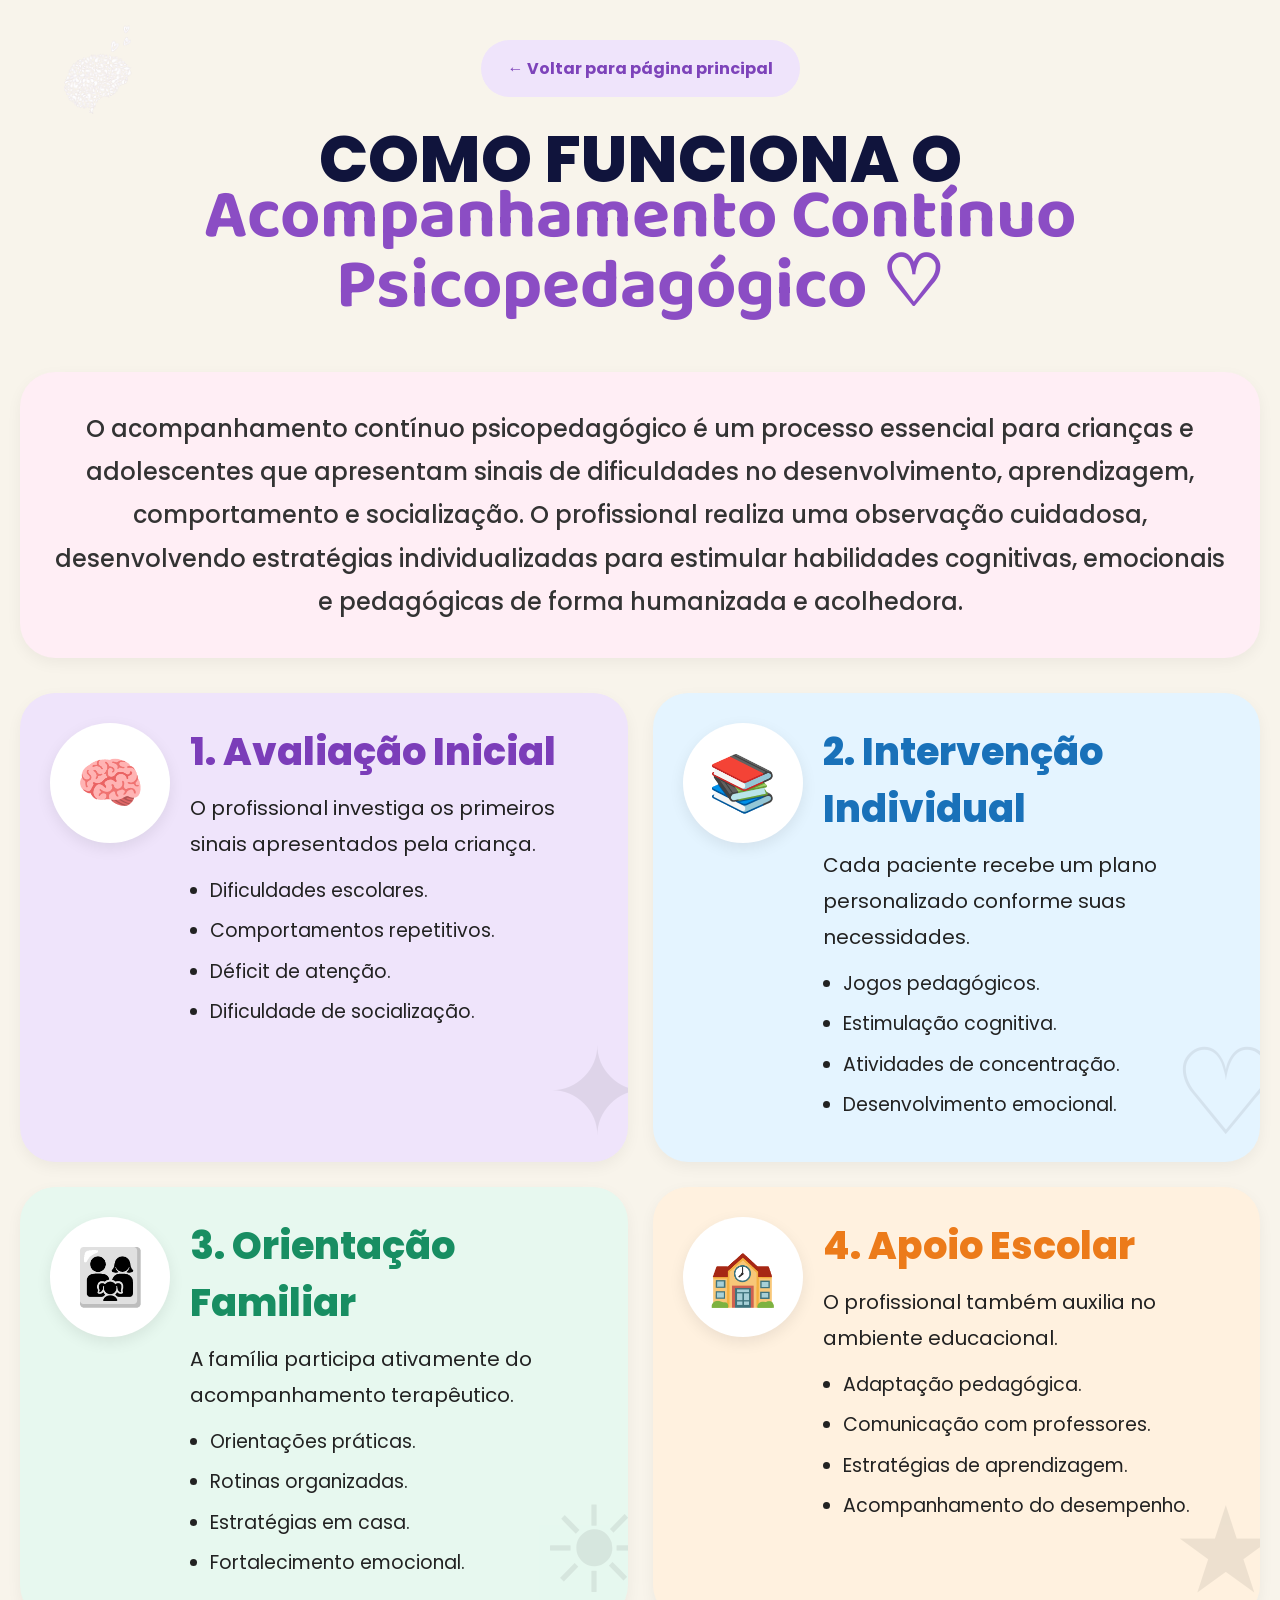
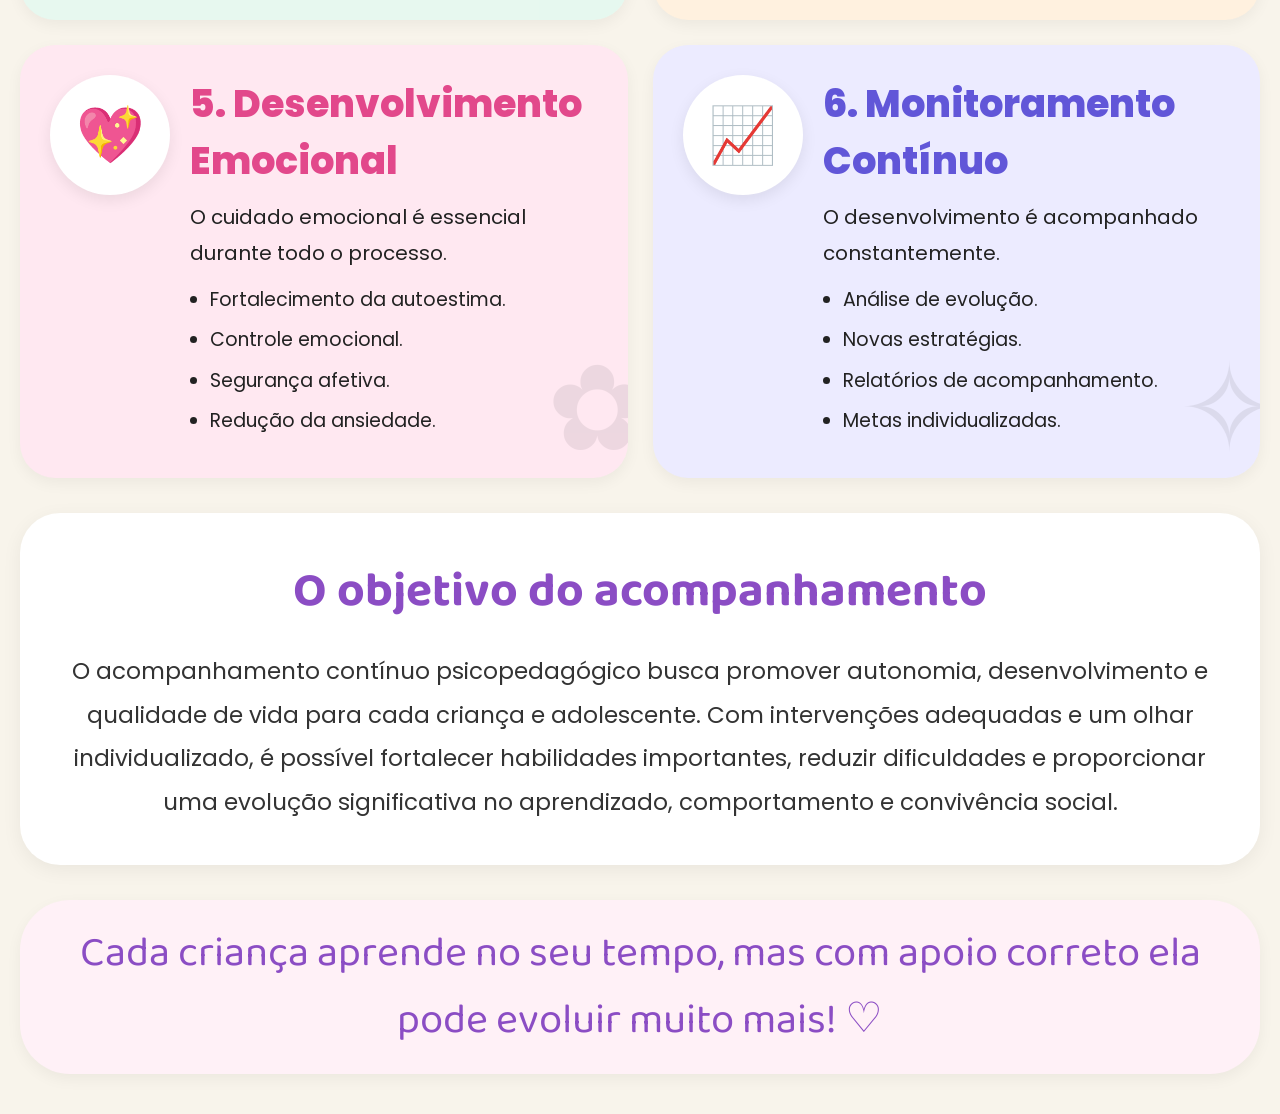
==== acompanhamento.html @ 7e1d5bf1 "Primeiro commit" ====
<!DOCTYPE html>
<html lang="pt-BR">
<head>
<meta charset="UTF-8">
<meta name="viewport" content="width=device-width, initial-scale=1.0">

<title>Acompanhamento Contínuo Psicopedagógico</title>

<link rel="preconnect" href="https://fonts.googleapis.com">
<link href="https://fonts.googleapis.com/css2?family=Baloo+2:wght@400;600;700&family=Poppins:wght@300;400;500;600;700;800&display=swap" rel="stylesheet">

<style>

*{
    margin:0;
    padding:0;
    box-sizing:border-box;
}

body{
    background:#f8f4eb;
    font-family:'Poppins', sans-serif;
    padding:40px 20px;
    color:#222;
}

/* CONTAINER */

.container{
    max-width:1300px;
    margin:auto;
}

/* BOTÃO VOLTAR */

.btn-voltar{
  display:inline-block;
  text-decoration:none;
  background:#efe4fb;
  color:#7d43ba;
  padding:14px 25px;
  border-radius:40px;
  font-weight:700;
  margin-bottom:30px;
  transition:0.3s;
  border:2px solid transparent;
}

.btn-voltar:hover{
  background:#7d43ba;
  color:#fff;
  transform:translateY(-3px);
}

/* TOPO */

.topo{
    text-align:center;
    position:relative;
    margin-bottom:50px;
}

.cerebro{
    width:180px;
    position:absolute;
    left:0;
    top:-20px;
}

.titulo{
    font-size:65px;
    font-weight:800;
    color:#10143c;
    line-height:1;
}

.subtitulo{
    font-family:'Baloo 2', cursive;
    font-size:70px;
    color:#8b4dc4;
    margin-top:-10px;
    line-height:1;
}

/* INTRO */

.intro{
    background:#ffeef5;
    border-radius:35px;
    padding:35px;
    text-align:center;
    margin-bottom:35px;
    box-shadow:0 5px 15px rgba(0,0,0,0.05);
}

.intro p{
    font-size:24px;
    line-height:1.8;
    font-weight:500;
    color:#333;
}

/* GRID */

.grid{
    display:grid;
    grid-template-columns:1fr 1fr;
    gap:25px;
}

/* CARDS */

.card{
    border-radius:35px;
    padding:30px;
    display:flex;
    gap:20px;
    position:relative;
    overflow:hidden;
    transition:0.3s;
    box-shadow:0 5px 15px rgba(0,0,0,0.05);
}

.card:hover{
    transform:translateY(-5px);
}

.icone{
    min-width:120px;
    height:120px;
    border-radius:50%;
    background:#fff;
    display:flex;
    align-items:center;
    justify-content:center;
    font-size:55px;
    box-shadow:0 5px 15px rgba(0,0,0,0.08);
}

.conteudo h2{
    font-size:38px;
    margin-bottom:10px;
    font-weight:800;
}

.conteudo p{
    font-size:20px;
    line-height:1.8;
    margin-bottom:15px;
}

.conteudo ul{
    padding-left:20px;
}

.conteudo li{
    margin-bottom:12px;
    font-size:19px;
    line-height:1.5;
}

/* CORES */

.avaliacao{
    background:#efe4fb;
}

.avaliacao h2{
    color:#7b3db9;
}

.intervencao{
    background:#e4f4ff;
}

.intervencao h2{
    color:#1971b9;
}

.familia{
    background:#e7f8ef;
}

.familia h2{
    color:#188e62;
}

.escola{
    background:#fff1df;
}

.escola h2{
    color:#ec7b1a;
}

.emocional{
    background:#ffe8f1;
}

.emocional h2{
    color:#e2488b;
}

.progresso{
    background:#ecebff;
}

.progresso h2{
    color:#6156d8;
}

/* BLOCO FINAL */

.bloco-final{
    margin-top:35px;
    background:#fff;
    border-radius:40px;
    padding:40px;
    text-align:center;
    box-shadow:0 5px 20px rgba(0,0,0,0.06);
}

.bloco-final h2{
    font-size:48px;
    color:#8b4dc4;
    margin-bottom:20px;
    font-family:'Baloo 2', cursive;
}

.bloco-final p{
    font-size:23px;
    line-height:1.9;
    color:#333;
}

/* FRASE */

.frase{
    margin-top:35px;
    background:#fff1f7;
    border-radius:50px;
    padding:20px;
    text-align:center;
    font-family:'Baloo 2', cursive;
    font-size:42px;
    color:#8b4dc4;
    box-shadow:0 5px 15px rgba(0,0,0,0.05);
}

/* DECORAÇÃO */

.decoracao{
    position:absolute;
    right:-20px;
    bottom:-20px;
    opacity:0.08;
    font-size:120px;
}

/* RESPONSIVO */

@media(max-width:980px){

.grid{
    grid-template-columns:1fr;
}

.cerebro{
    position:relative;
    margin-bottom:20px;
}

.titulo{
    font-size:42px;
}

.subtitulo{
    font-size:48px;
}

.card{
    flex-direction:column;
    align-items:center;
    text-align:center;
}

.conteudo ul{
    text-align:left;
}

.intro p,
.bloco-final p{
    font-size:18px;
}

}

</style>
</head>

<body>

<div class="container">

    <!-- TOPO -->

    <section class="topo">

        <img src="imagens/cerebro.png" class="cerebro">

        <!-- BOTÃO VOLTAR -->

<a href="index.html" class="btn-voltar">
← Voltar para página principal
</a>

        <h1 class="titulo">
            COMO FUNCIONA O
        </h1>

        <h2 class="subtitulo">
            Acompanhamento Contínuo Psicopedagógico ♡
        </h2>

    </section>

    <!-- INTRO -->

    <section class="intro">

        <p>
            O acompanhamento contínuo psicopedagógico é um processo essencial para crianças e adolescentes que apresentam sinais de dificuldades no desenvolvimento, aprendizagem, comportamento e socialização.
            O profissional realiza uma observação cuidadosa, desenvolvendo estratégias individualizadas para estimular habilidades cognitivas, emocionais e pedagógicas de forma humanizada e acolhedora.
        </p>

    </section>

    <!-- GRID -->

    <section class="grid">

        <!-- AVALIAÇÃO -->

        <div class="card avaliacao">

            <div class="icone">🧠</div>

            <div class="conteudo">

                <h2>1. Avaliação Inicial</h2>

                <p>
                    O profissional investiga os primeiros sinais apresentados pela criança.
                </p>

                <ul>
                    <li>Dificuldades escolares.</li>
                    <li>Comportamentos repetitivos.</li>
                    <li>Déficit de atenção.</li>
                    <li>Dificuldade de socialização.</li>
                </ul>

            </div>

            <div class="decoracao">✦</div>

        </div>

        <!-- INTERVENÇÃO -->

        <div class="card intervencao">

            <div class="icone">📚</div>

            <div class="conteudo">

                <h2>2. Intervenção Individual</h2>

                <p>
                    Cada paciente recebe um plano personalizado conforme suas necessidades.
                </p>

                <ul>
                    <li>Jogos pedagógicos.</li>
                    <li>Estimulação cognitiva.</li>
                    <li>Atividades de concentração.</li>
                    <li>Desenvolvimento emocional.</li>
                </ul>

            </div>

            <div class="decoracao">♡</div>

        </div>

        <!-- FAMÍLIA -->

        <div class="card familia">

            <div class="icone">👨‍👩‍👧</div>

            <div class="conteudo">

                <h2>3. Orientação Familiar</h2>

                <p>
                    A família participa ativamente do acompanhamento terapêutico.
                </p>

                <ul>
                    <li>Orientações práticas.</li>
                    <li>Rotinas organizadas.</li>
                    <li>Estratégias em casa.</li>
                    <li>Fortalecimento emocional.</li>
                </ul>

            </div>

            <div class="decoracao">☀</div>

        </div>

        <!-- ESCOLA -->

        <div class="card escola">

            <div class="icone">🏫</div>

            <div class="conteudo">

                <h2>4. Apoio Escolar</h2>

                <p>
                    O profissional também auxilia no ambiente educacional.
                </p>

                <ul>
                    <li>Adaptação pedagógica.</li>
                    <li>Comunicação com professores.</li>
                    <li>Estratégias de aprendizagem.</li>
                    <li>Acompanhamento do desempenho.</li>
                </ul>

            </div>

            <div class="decoracao">★</div>

        </div>

        <!-- EMOCIONAL -->

        <div class="card emocional">

            <div class="icone">💖</div>

            <div class="conteudo">

                <h2>5. Desenvolvimento Emocional</h2>

                <p>
                    O cuidado emocional é essencial durante todo o processo.
                </p>

                <ul>
                    <li>Fortalecimento da autoestima.</li>
                    <li>Controle emocional.</li>
                    <li>Segurança afetiva.</li>
                    <li>Redução da ansiedade.</li>
                </ul>

            </div>

            <div class="decoracao">✿</div>

        </div>

        <!-- PROGRESSO -->

        <div class="card progresso">

            <div class="icone">📈</div>

            <div class="conteudo">

                <h2>6. Monitoramento Contínuo</h2>

                <p>
                    O desenvolvimento é acompanhado constantemente.
                </p>

                <ul>
                    <li>Análise de evolução.</li>
                    <li>Novas estratégias.</li>
                    <li>Relatórios de acompanhamento.</li>
                    <li>Metas individualizadas.</li>
                </ul>

            </div>

            <div class="decoracao">✧</div>

        </div>

    </section>

    <!-- BLOCO FINAL -->

    <section class="bloco-final">

        <h2>
            O objetivo do acompanhamento
        </h2>

        <p>
            O acompanhamento contínuo psicopedagógico busca promover autonomia, desenvolvimento e qualidade de vida para cada criança e adolescente.
            Com intervenções adequadas e um olhar individualizado, é possível fortalecer habilidades importantes, reduzir dificuldades e proporcionar uma evolução significativa no aprendizado, comportamento e convivência social.
        </p>

    </section>

    <!-- FRASE -->

    <div class="frase">
        Cada criança aprende no seu tempo, mas com apoio correto ela pode evoluir muito mais! ♡
    </div>

</div>

</body>
</html>
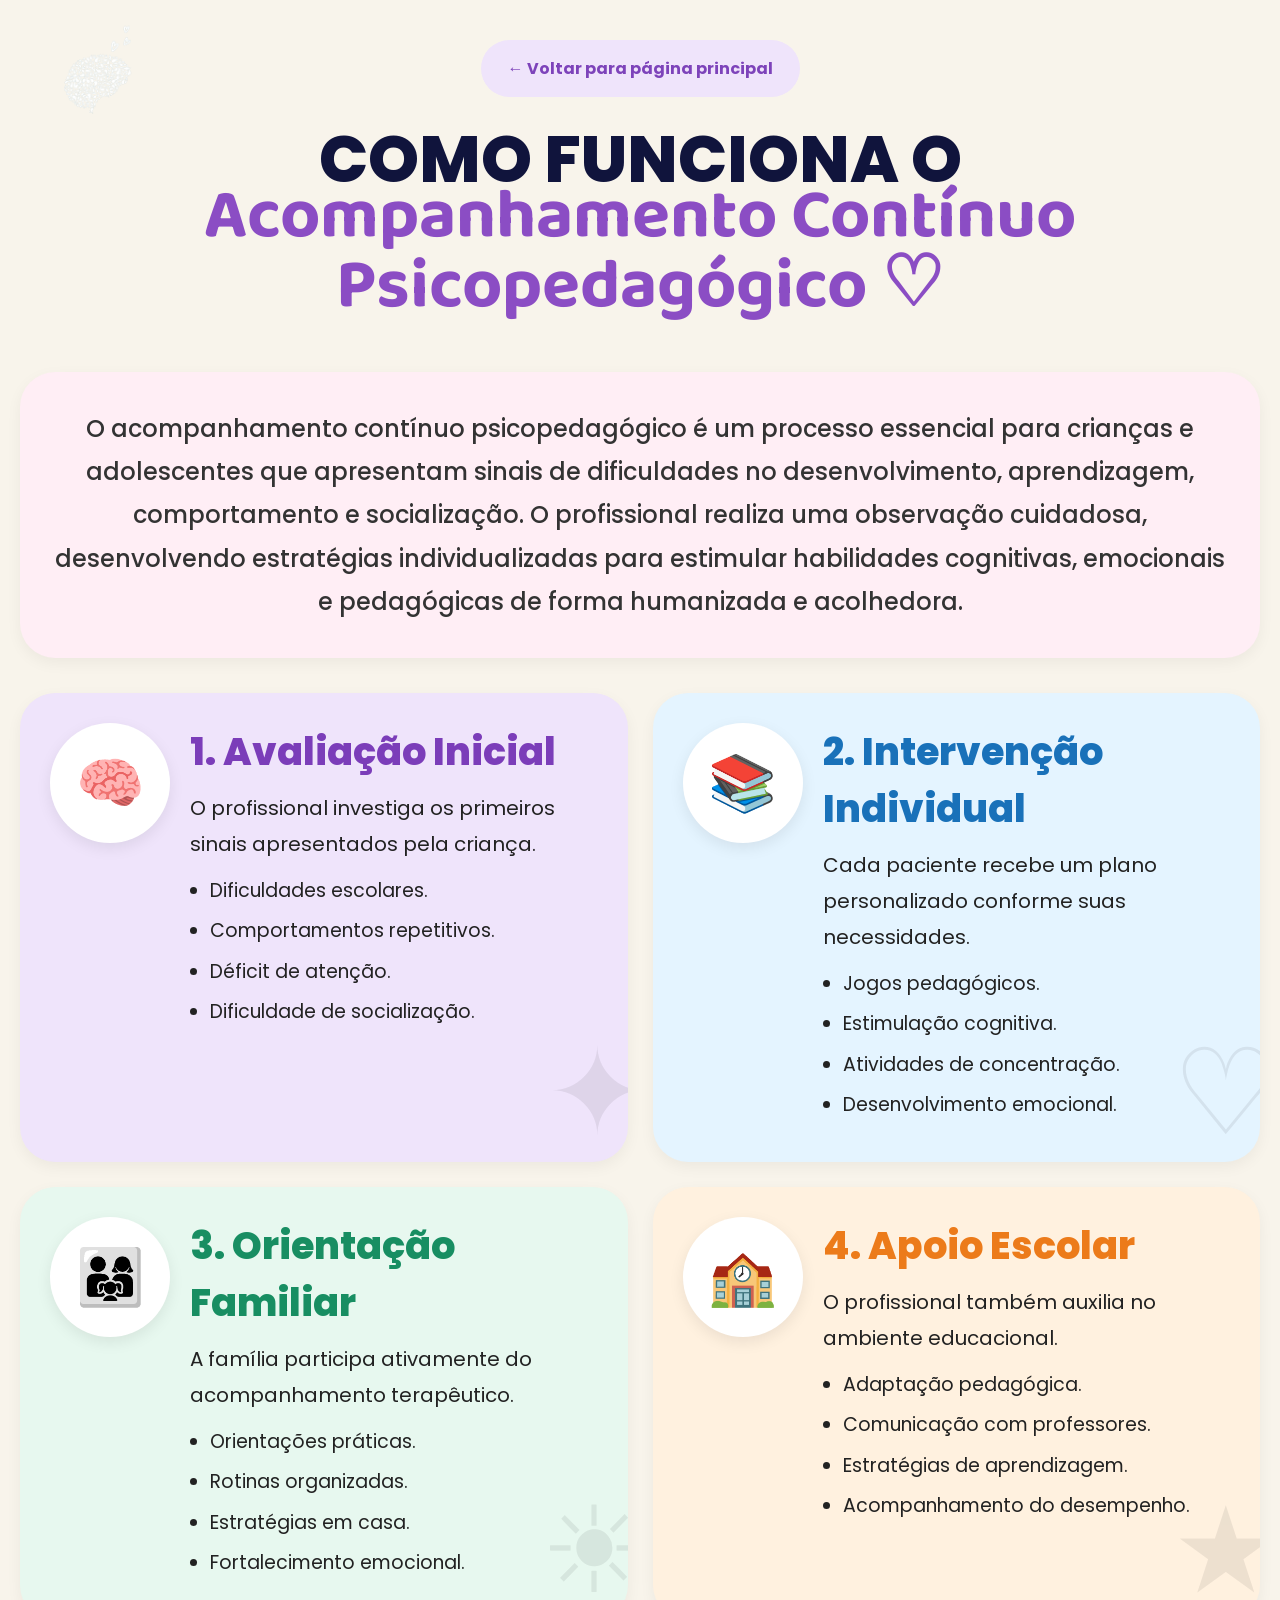
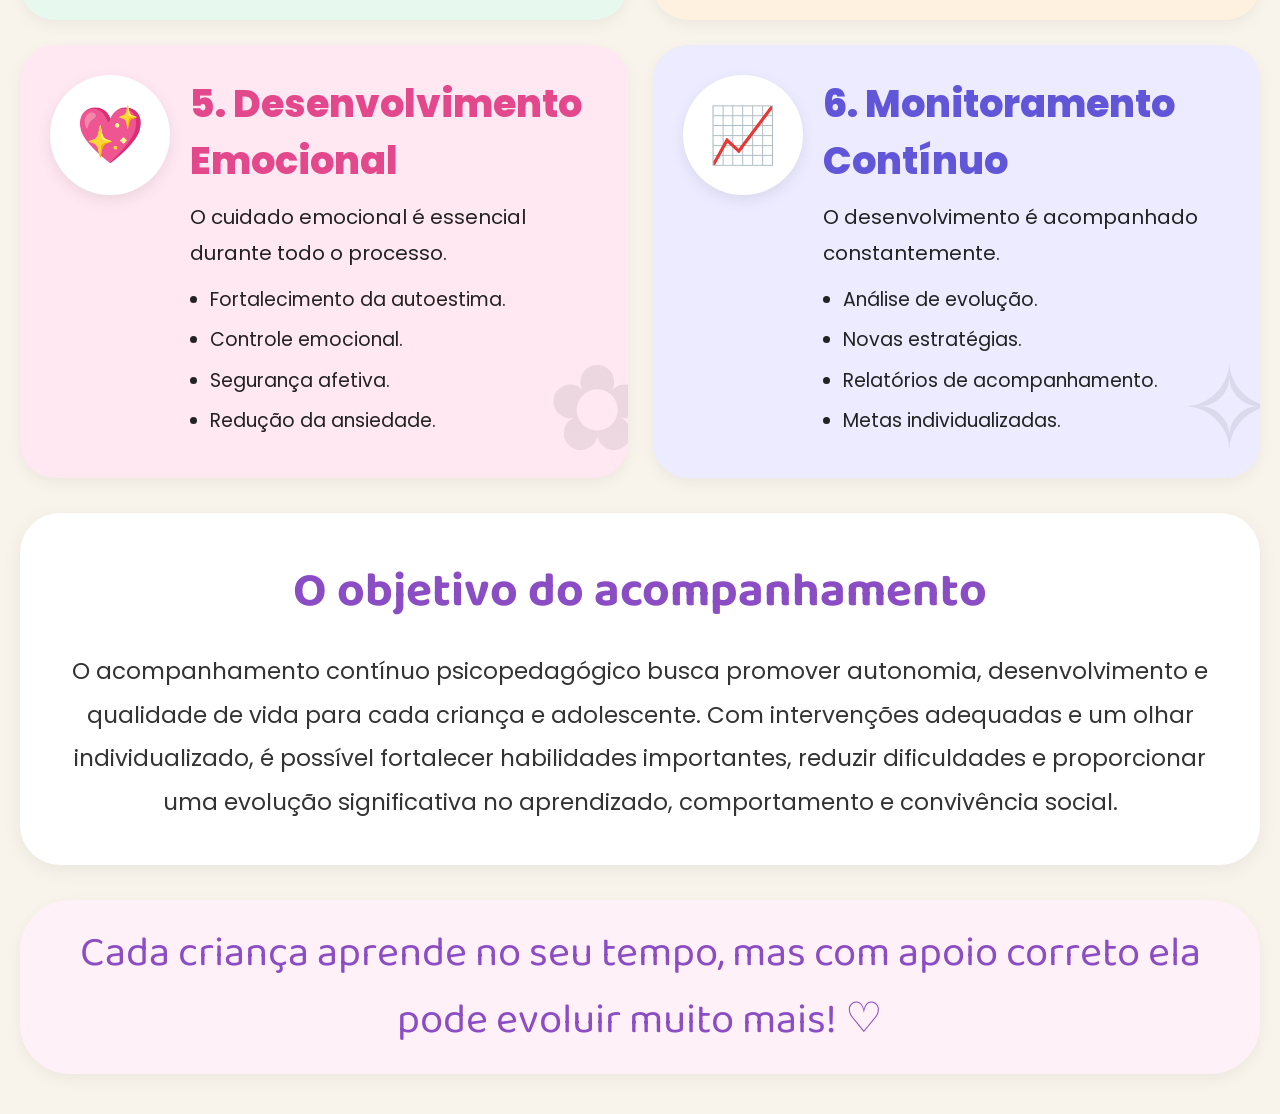
==== commit 50673087: "update" ====
--- a/acompanhamento.html
+++ b/acompanhamento.html
@@ -65,6 +65,7 @@
     position:absolute;
     left:0;
     top:-20px;
+     filter: hue-rotate(280deg);
 }
 
 .titulo{
